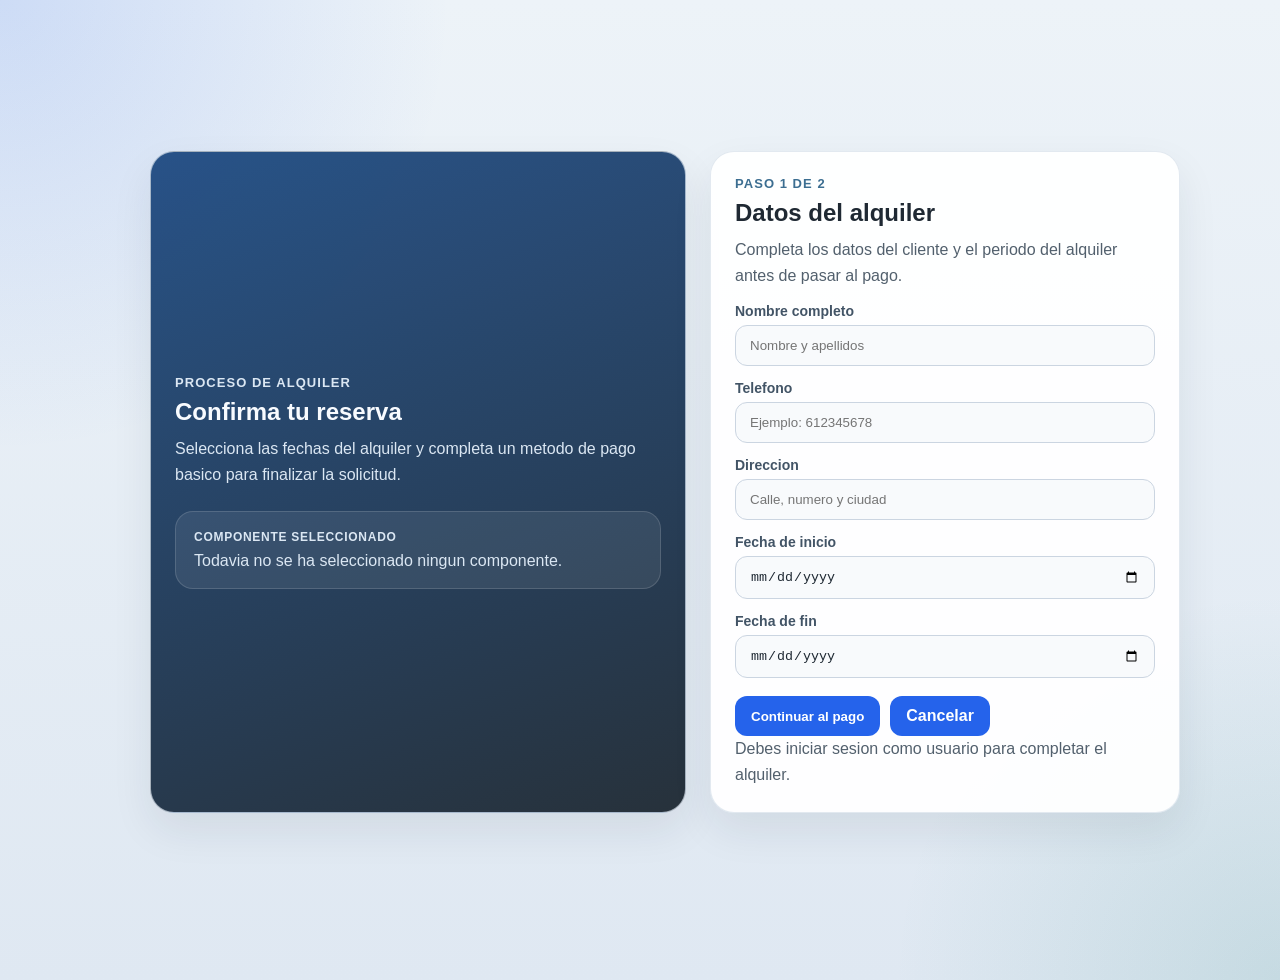
==== frontend/alquiler.html @ c7045c84 "Mas avances sobre frontend y el backend" ====
<!DOCTYPE html>
<html lang="es">
<head>
    <meta charset="UTF-8">
    <meta name="viewport" content="width=device-width, initial-scale=1.0">
    <title>Confirmar alquiler</title>
    <link rel="stylesheet" href="Css.css">
</head>
<body>

<div class="page-shell login-shell">
    <div class="login-layout">
        <aside class="login-side">
            <p class="eyebrow">Proceso de alquiler</p>
            <h1>Confirma tu reserva</h1>
            <p class="login-text">Selecciona las fechas del alquiler y completa un metodo de pago basico para finalizar la solicitud.</p>
            <div class="demo-box" id="resumenComponente">
                <p class="panel-label">Componente seleccionado</p>
                <p class="demo-user">Todavia no se ha seleccionado ningun componente.</p>
            </div>
        </aside>

        <div class="login-card alquiler-card">
            <p class="eyebrow">Paso 1 de 2</p>
            <h2>Datos del alquiler</h2>
            <p class="login-text">Completa los datos del cliente y el periodo del alquiler antes de pasar al pago.</p>

            <label class="field-label" for="nombreCompleto">Nombre completo</label>
            <input type="text" id="nombreCompleto" placeholder="Nombre y apellidos">

            <label class="field-label" for="telefono">Telefono</label>
            <input type="text" id="telefono" placeholder="Ejemplo: 612345678">

            <label class="field-label" for="direccion">Direccion</label>
            <input type="text" id="direccion" placeholder="Calle, numero y ciudad">

            <label class="field-label" for="fechaInicio">Fecha de inicio</label>
            <input type="date" id="fechaInicio">

            <label class="field-label" for="fechaFin">Fecha de fin</label>
            <input type="date" id="fechaFin">

            <div class="user-actions form-actions">
                <button type="button" onclick="continuarAlPago()">Continuar al pago</button>
                <a class="link-button muted-link" href="index.html">Cancelar</a>
            </div>

            <p id="mensajeAlquilerFormulario" class="status-text"></p>
        </div>
    </div>
</div>

<script src="app.js"></script>
</body>
</html>
---- frontend/Css.css ----
:root {
    --bg-soft: #edf3f8;
    --bg-strong: #dfe8f2;
    --card: rgba(255, 255, 255, 0.9);
    --card-strong: #ffffff;
    --text-main: #1f2933;
    --text-soft: #52606d;
    --border-soft: #d7e1ea;
    --primary: #2563eb;
    --primary-hover: #1d4ed8;
    --secondary: #dbe7f3;
    --secondary-hover: #c9dae9;
    --success: #0f766e;
    --success-hover: #0d5f59;
    --shadow-soft: 0 18px 40px rgba(31, 41, 51, 0.08);
    --shadow-card: 0 16px 36px rgba(15, 23, 42, 0.06);
    --radius-large: 24px;
    --radius-medium: 18px;
    --radius-small: 14px;
}

body {
    margin: 0;
    font-family: "Segoe UI", Tahoma, Geneva, Verdana, sans-serif;
    background:
        radial-gradient(circle at top left, rgba(37, 99, 235, 0.16), transparent 28%),
        radial-gradient(circle at bottom right, rgba(15, 118, 110, 0.12), transparent 24%),
        linear-gradient(180deg, var(--bg-soft) 0%, var(--bg-strong) 100%);
    color: var(--text-main);
}

.page-shell {
    max-width: 1180px;
    margin: 0 auto;
    padding: 32px 20px 48px;
}

.hero {
    display: flex;
    justify-content: space-between;
    align-items: flex-start;
    gap: 24px;
    margin-bottom: 28px;
    padding: 28px 30px;
    border-radius: var(--radius-large);
    background: linear-gradient(135deg, rgba(255, 255, 255, 0.96) 0%, rgba(249, 251, 255, 0.92) 100%);
    box-shadow: var(--shadow-soft);
    border: 1px solid rgba(215, 225, 234, 0.72);
}

.hero-copy {
    max-width: 680px;
}

.hero h1,
.login-card h2,
.login-side h1 {
    margin: 0 0 10px;
}

.eyebrow {
    margin: 0 0 8px;
    font-size: 13px;
    font-weight: 700;
    letter-spacing: 0.08em;
    text-transform: uppercase;
    color: #3c6e91;
}

.hero-text,
.login-text,
.status-text {
    margin: 0;
    color: var(--text-soft);
    line-height: 1.6;
}

.user-panel {
    min-width: 230px;
    padding: 18px;
    border-radius: var(--radius-medium);
    background: linear-gradient(135deg, #f8fbff 0%, #edf5fb 100%);
    border: 1px solid #d7e5f1;
}

.user-actions {
    display: flex;
    flex-wrap: wrap;
    gap: 10px;
    margin-top: 14px;
}

.panel-label {
    margin: 0 0 6px;
    font-size: 12px;
    font-weight: 700;
    letter-spacing: 0.06em;
    text-transform: uppercase;
    color: #688198;
}

.panel-value {
    margin: 0;
    font-size: 18px;
    font-weight: 700;
}

.summary-grid {
    display: grid;
    grid-template-columns: repeat(4, minmax(0, 1fr));
    gap: 18px;
    margin-bottom: 24px;
}

.summary-card {
    padding: 20px;
    border-radius: var(--radius-medium);
    background: rgba(255, 255, 255, 0.84);
    border: 1px solid rgba(215, 225, 234, 0.72);
    box-shadow: var(--shadow-card);
}

.summary-label {
    display: block;
    margin-bottom: 8px;
    font-size: 13px;
    color: #688198;
}

.summary-value {
    font-size: 28px;
    line-height: 1;
}

.container {
    display: grid;
    grid-template-columns: minmax(260px, 320px) 1fr;
    gap: 24px;
    align-items: start;
}

.container.single-column {
    grid-template-columns: 1fr;
}

.rentals-section {
    margin-top: 24px;
}

.form,
.listado,
.login-card,
.login-side {
    background: rgba(255, 255, 255, 0.94);
    padding: 24px;
    border-radius: var(--radius-large);
    box-shadow: var(--shadow-soft);
    border: 1px solid rgba(215, 225, 234, 0.72);
}

.login-shell {
    min-height: 100vh;
    display: flex;
    align-items: center;
    justify-content: center;
}

.login-layout {
    display: grid;
    grid-template-columns: minmax(280px, 1fr) minmax(340px, 420px);
    gap: 24px;
    width: min(980px, 100%);
}

.login-side {
    display: flex;
    flex-direction: column;
    justify-content: center;
    background:
        linear-gradient(160deg, rgba(32, 76, 131, 0.96) 0%, rgba(31, 41, 51, 0.96) 100%);
    color: #f8fbff;
}

.login-side .eyebrow,
.login-side .login-text,
.demo-box,
.demo-user,
.login-side .panel-label {
    color: #dbe7f3;
}

.demo-box {
    margin-top: 24px;
    padding: 18px;
    border-radius: var(--radius-medium);
    background: rgba(255, 255, 255, 0.08);
    border: 1px solid rgba(255, 255, 255, 0.14);
}

.demo-user {
    margin: 8px 0 0;
}

.login-card {
    width: min(420px, 100%);
}

.alquiler-card {
    width: min(460px, 100%);
}

.form-actions {
    margin-top: 18px;
}

.muted-link {
    background: #718096;
}

.muted-link:hover {
    background: #5f6b7a;
}

.helper-text {
    margin-top: 14px;
}

.payment-fields {
    margin-top: 6px;
}

.section-heading h2 {
    margin: 0;
}

.field-label {
    display: inline-block;
    margin-top: 14px;
    margin-bottom: 6px;
    font-size: 14px;
    font-weight: 600;
    color: #425466;
}

input {
    display: block;
    width: 100%;
    margin: 0;
    padding: 12px 14px;
    border: 1px solid #cbd5e1;
    border-radius: 12px;
    box-sizing: border-box;
    background: #f8fafc;
    color: var(--text-main);
    transition: border-color 0.2s ease, box-shadow 0.2s ease, background 0.2s ease;
}

select {
    display: block;
    width: 100%;
    margin: 0;
    padding: 12px 14px;
    border: 1px solid #cbd5e1;
    border-radius: 12px;
    box-sizing: border-box;
    background: #f8fafc;
    color: var(--text-main);
    transition: border-color 0.2s ease, box-shadow 0.2s ease, background 0.2s ease;
}

input:focus,
select:focus {
    outline: none;
    border-color: rgba(37, 99, 235, 0.6);
    box-shadow: 0 0 0 4px rgba(37, 99, 235, 0.12);
    background: var(--card-strong);
}

button,
.link-button {
    display: inline-flex;
    align-items: center;
    justify-content: center;
    padding: 11px 16px;
    border: none;
    border-radius: 12px;
    background: var(--primary);
    color: white;
    font-weight: 600;
    text-decoration: none;
    cursor: pointer;
    transition: transform 0.15s ease, background 0.15s ease, box-shadow 0.15s ease;
}

button:hover,
.link-button:hover {
    background: var(--primary-hover);
    transform: translateY(-1px);
    box-shadow: 0 12px 24px rgba(37, 99, 235, 0.2);
}

.secondary-button {
    background: var(--secondary);
    color: var(--text-main);
}

.secondary-button:hover {
    background: var(--secondary-hover);
    box-shadow: none;
}

.link-inline {
    color: var(--primary);
    text-decoration: none;
    font-weight: 600;
}

.list-header {
    display: flex;
    justify-content: space-between;
    align-items: end;
    gap: 16px;
}

.listado ul {
    list-style: none;
    padding: 0;
    margin: 18px 0 0;
}

.item-card {
    display: flex;
    justify-content: space-between;
    align-items: center;
    gap: 16px;
    padding: 18px;
    margin-bottom: 12px;
    border: 1px solid #e1e8f0;
    border-radius: 18px;
    background: linear-gradient(180deg, #fcfdff 0%, #f6f9fc 100%);
    box-shadow: 0 10px 24px rgba(15, 23, 42, 0.04);
}

.item-image {
    width: 118px;
    height: 78px;
    object-fit: cover;
    border-radius: 14px;
    flex-shrink: 0;
    background: #eef3f8;
    border: 1px solid #d9e2ec;
}

.item-info {
    display: flex;
    flex-direction: column;
    gap: 4px;
    flex: 1;
}

.item-info strong {
    font-size: 16px;
}

.item-info span {
    color: var(--text-soft);
}

.badge {
    display: inline-flex;
    width: fit-content;
    padding: 4px 10px;
    border-radius: 999px;
    font-size: 12px;
    font-weight: 700;
}

.badge.disponible {
    background: #dcfce7;
    color: #166534;
}

.badge.alquilado {
    background: #fee2e2;
    color: #991b1b;
}

.rent-button {
    background: var(--success);
}

.rent-button:hover {
    background: var(--success-hover);
    box-shadow: 0 12px 24px rgba(15, 118, 110, 0.2);
}

.return-button {
    background: #b45309;
}

.return-button:hover {
    background: #92400e;
    box-shadow: 0 12px 24px rgba(180, 83, 9, 0.2);
}

.delete-button {
    background: #b91c1c;
}

.delete-button:hover {
    background: #991b1b;
    box-shadow: 0 12px 24px rgba(185, 28, 28, 0.22);
}

#mensajeLogin,
#mensajeRol,
#mensajeAlquileres {
    margin-top: 14px;
}

@media (max-width: 820px) {
    .summary-grid {
        grid-template-columns: repeat(2, minmax(0, 1fr));
    }

    .hero,
    .container,
    .login-layout {
        display: grid;
        grid-template-columns: 1fr;
    }

    .hero {
        padding: 22px;
    }

    .user-panel {
        min-width: 0;
    }

    .list-header {
        align-items: start;
        flex-direction: column;
    }
}

@media (max-width: 560px) {
    .summary-grid {
        grid-template-columns: 1fr;
    }

    .page-shell {
        padding: 18px 14px 28px;
    }

    .hero,
    .form,
    .listado,
    .login-card,
    .login-side {
        padding: 20px;
    }

    .item-card {
        align-items: start;
        flex-direction: column;
    }
}
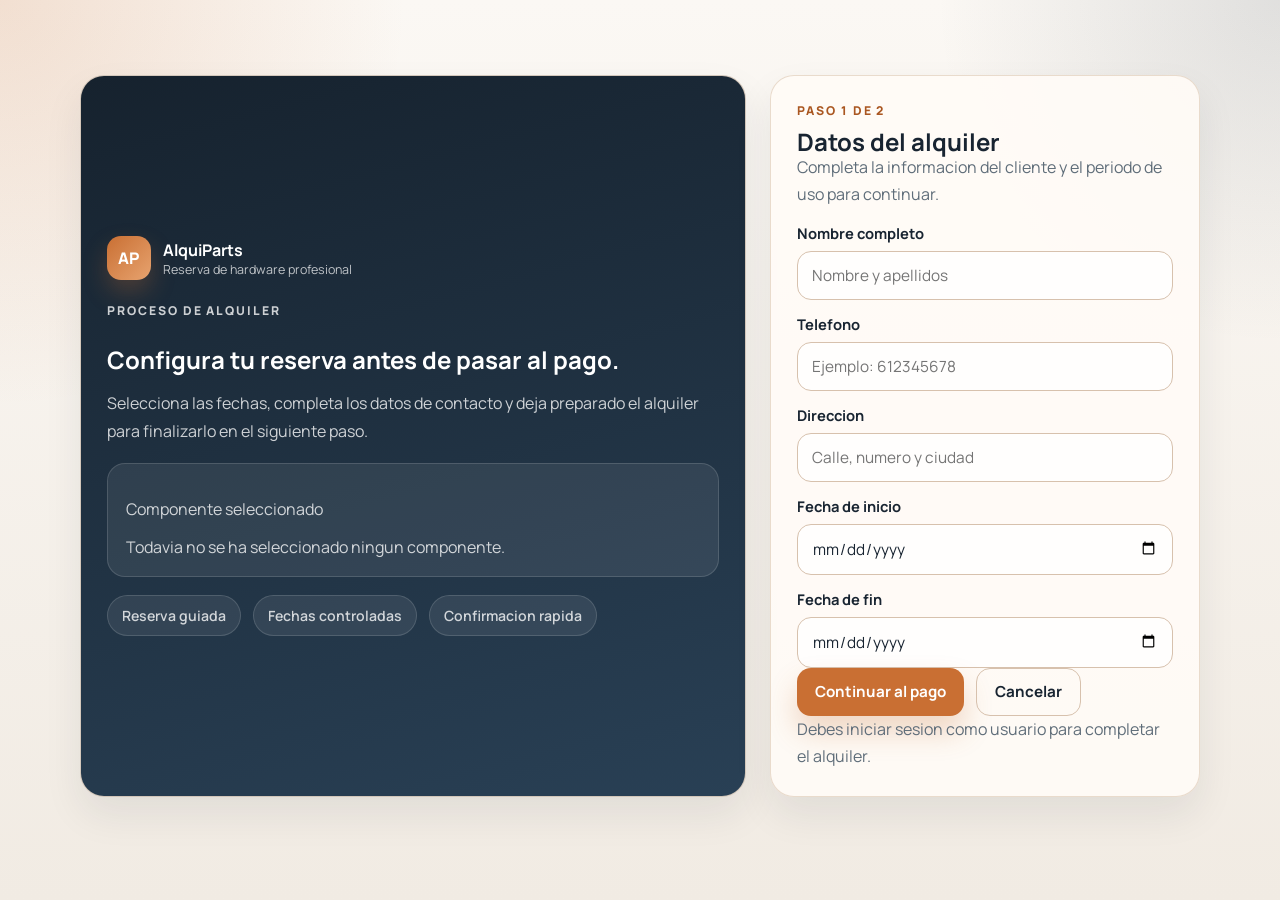
==== commit 2190daae: "Nuevos cambios en CSS y JS" ====
--- a/frontend/alquiler.html
+++ b/frontend/alquiler.html
@@ -3,27 +3,41 @@
 <head>
     <meta charset="UTF-8">
     <meta name="viewport" content="width=device-width, initial-scale=1.0">
-    <title>Confirmar alquiler</title>
+    <title>Reserva | AlquiParts</title>
+    <link rel="preconnect" href="https://fonts.googleapis.com">
+    <link rel="preconnect" href="https://fonts.gstatic.com" crossorigin>
+    <link href="https://fonts.googleapis.com/css2?family=Manrope:wght@400;500;600;700;800&display=swap" rel="stylesheet">
     <link rel="stylesheet" href="Css.css">
 </head>
 <body>
-
 <div class="page-shell login-shell">
     <div class="login-layout">
-        <aside class="login-side">
+        <aside class="login-side brand-side">
+            <a class="brand-mark brand-mark-light" href="index.html">
+                <span class="brand-icon">AP</span>
+                <span>
+                    <strong>AlquiParts</strong>
+                    <small>Reserva de hardware profesional</small>
+                </span>
+            </a>
             <p class="eyebrow">Proceso de alquiler</p>
-            <h1>Confirma tu reserva</h1>
-            <p class="login-text">Selecciona las fechas del alquiler y completa un metodo de pago basico para finalizar la solicitud.</p>
+            <h1>Configura tu reserva antes de pasar al pago.</h1>
+            <p class="login-text">Selecciona las fechas, completa los datos de contacto y deja preparado el alquiler para finalizarlo en el siguiente paso.</p>
             <div class="demo-box" id="resumenComponente">
                 <p class="panel-label">Componente seleccionado</p>
                 <p class="demo-user">Todavia no se ha seleccionado ningun componente.</p>
             </div>
+            <div class="login-side-note">
+                <span>Reserva guiada</span>
+                <span>Fechas controladas</span>
+                <span>Confirmacion rapida</span>
+            </div>
         </aside>
 
-        <div class="login-card alquiler-card">
+        <div class="login-card alquiler-card elevated-card">
             <p class="eyebrow">Paso 1 de 2</p>
             <h2>Datos del alquiler</h2>
-            <p class="login-text">Completa los datos del cliente y el periodo del alquiler antes de pasar al pago.</p>
+            <p class="login-text">Completa la informacion del cliente y el periodo de uso para continuar.</p>
 
             <label class="field-label" for="nombreCompleto">Nombre completo</label>
             <input type="text" id="nombreCompleto" placeholder="Nombre y apellidos">
@@ -42,14 +56,13 @@
 
             <div class="user-actions form-actions">
                 <button type="button" onclick="continuarAlPago()">Continuar al pago</button>
-                <a class="link-button muted-link" href="index.html">Cancelar</a>
+                <a class="ghost-cta" href="index.html">Cancelar</a>
             </div>
 
             <p id="mensajeAlquilerFormulario" class="status-text"></p>
         </div>
     </div>
 </div>
-
 <script src="app.js"></script>
 </body>
 </html>
--- a/frontend/Css.css
+++ b/frontend/Css.css
@@ -1,331 +1,551 @@
 :root {
-    --bg-soft: #edf3f8;
-    --bg-strong: #dfe8f2;
-    --card: rgba(255, 255, 255, 0.9);
-    --card-strong: #ffffff;
-    --text-main: #1f2933;
-    --text-soft: #52606d;
-    --border-soft: #d7e1ea;
-    --primary: #2563eb;
-    --primary-hover: #1d4ed8;
-    --secondary: #dbe7f3;
-    --secondary-hover: #c9dae9;
-    --success: #0f766e;
-    --success-hover: #0d5f59;
-    --shadow-soft: 0 18px 40px rgba(31, 41, 51, 0.08);
-    --shadow-card: 0 16px 36px rgba(15, 23, 42, 0.06);
-    --radius-large: 24px;
-    --radius-medium: 18px;
-    --radius-small: 14px;
+    --bg-main: #f4efe8;
+    --bg-alt: #f8f4ee;
+    --surface: rgba(255, 251, 247, 0.92);
+    --surface-strong: #fffdfa;
+    --surface-dark: #182431;
+    --line: #e7d7c8;
+    --line-strong: #d7c1ad;
+    --text-main: #182431;
+    --text-soft: #5f6d79;
+    --text-muted: #8a97a3;
+    --brand: #c96f33;
+    --brand-dark: #aa5721;
+    --brand-soft: #f3dfd1;
+    --success: #1f7a62;
+    --success-dark: #155b49;
+    --danger: #a23d3d;
+    --navy: #20303f;
+    --shadow-xl: 0 28px 60px rgba(24, 36, 49, 0.12);
+    --shadow-lg: 0 18px 38px rgba(24, 36, 49, 0.08);
+    --shadow-sm: 0 10px 24px rgba(24, 36, 49, 0.06);
+    --radius-xl: 32px;
+    --radius-lg: 24px;
+    --radius-md: 18px;
+    --radius-sm: 14px;
+}
+
+* {
+    box-sizing: border-box;
+}
+
+html {
+    scroll-behavior: smooth;
 }
 
 body {
     margin: 0;
-    font-family: "Segoe UI", Tahoma, Geneva, Verdana, sans-serif;
+    font-family: "Manrope", "Segoe UI", sans-serif;
+    color: var(--text-main);
     background:
-        radial-gradient(circle at top left, rgba(37, 99, 235, 0.16), transparent 28%),
-        radial-gradient(circle at bottom right, rgba(15, 118, 110, 0.12), transparent 24%),
-        linear-gradient(180deg, var(--bg-soft) 0%, var(--bg-strong) 100%);
+        radial-gradient(circle at top left, rgba(201, 111, 51, 0.18), transparent 26%),
+        radial-gradient(circle at top right, rgba(32, 48, 63, 0.12), transparent 22%),
+        linear-gradient(180deg, #fbf8f4 0%, #f1ebe3 100%);
+}
+
+.page-shell {
+    max-width: 1240px;
+    margin: 0 auto;
+    padding: 28px 20px 56px;
+}
+
+.site-header {
+    display: flex;
+    align-items: center;
+    justify-content: space-between;
+    gap: 20px;
+    margin-bottom: 22px;
+    padding: 16px 18px;
+    border: 1px solid rgba(231, 215, 200, 0.9);
+    background: rgba(255, 250, 245, 0.8);
+    backdrop-filter: blur(16px);
+    border-radius: 999px;
+    box-shadow: var(--shadow-sm);
+    position: sticky;
+    top: 18px;
+    z-index: 20;
+}
+
+.brand-mark {
+    display: inline-flex;
+    align-items: center;
+    gap: 12px;
     color: var(--text-main);
-}
-
-.page-shell {
-    max-width: 1180px;
-    margin: 0 auto;
-    padding: 32px 20px 48px;
+    text-decoration: none;
+}
+
+.brand-mark strong,
+.brand-mark small {
+    display: block;
+}
+
+.brand-mark strong {
+    font-size: 1rem;
+}
+
+.brand-mark small {
+    color: var(--text-soft);
+    font-size: 0.78rem;
+}
+
+.brand-mark-light {
+    color: #fff;
+}
+
+.brand-mark-light small {
+    color: rgba(255, 255, 255, 0.72);
+}
+
+.brand-icon {
+    width: 44px;
+    height: 44px;
+    border-radius: 14px;
+    display: inline-flex;
+    align-items: center;
+    justify-content: center;
+    background: linear-gradient(135deg, var(--brand) 0%, #e7a36f 100%);
+    color: white;
+    font-weight: 800;
+    letter-spacing: 0.06em;
+    box-shadow: 0 12px 24px rgba(201, 111, 51, 0.28);
+}
+
+.site-nav {
+    display: inline-flex;
+    gap: 18px;
+}
+
+.site-nav a {
+    color: var(--text-soft);
+    text-decoration: none;
+    font-weight: 600;
+}
+
+.site-nav a:hover,
+.link-inline:hover {
+    color: var(--brand-dark);
+}
+
+.nav-actions,
+.user-actions,
+.hero-cta-row,
+.login-links-row,
+.trust-strip,
+.login-side-note {
+    display: flex;
+    flex-wrap: wrap;
+    gap: 12px;
+    align-items: center;
+}
+
+.session-chip {
+    margin: 0;
+    padding: 10px 14px;
+    border-radius: 999px;
+    background: #fff;
+    border: 1px solid var(--line);
+    color: var(--text-soft);
+    font-size: 0.92rem;
+    font-weight: 700;
 }
 
 .hero {
-    display: flex;
-    justify-content: space-between;
-    align-items: flex-start;
-    gap: 24px;
+    display: grid;
+    grid-template-columns: minmax(0, 1.2fr) minmax(320px, 0.8fr);
+    gap: 28px;
+    align-items: stretch;
     margin-bottom: 28px;
-    padding: 28px 30px;
-    border-radius: var(--radius-large);
-    background: linear-gradient(135deg, rgba(255, 255, 255, 0.96) 0%, rgba(249, 251, 255, 0.92) 100%);
-    box-shadow: var(--shadow-soft);
-    border: 1px solid rgba(215, 225, 234, 0.72);
-}
-
-.hero-copy {
-    max-width: 680px;
+    padding: 34px;
+    border-radius: var(--radius-xl);
+    background: linear-gradient(145deg, rgba(255, 252, 248, 0.96) 0%, rgba(250, 243, 235, 0.94) 100%);
+    border: 1px solid rgba(231, 215, 200, 0.9);
+    box-shadow: var(--shadow-xl);
+}
+
+.hero-home {
+    position: relative;
+    overflow: hidden;
+}
+
+.hero-home::after {
+    content: "";
+    position: absolute;
+    inset: auto -120px -120px auto;
+    width: 320px;
+    height: 320px;
+    border-radius: 50%;
+    background: radial-gradient(circle, rgba(201, 111, 51, 0.18) 0%, transparent 70%);
+}
+
+.hero-copy-wide {
+    max-width: 690px;
 }
 
 .hero h1,
+.login-side h1,
 .login-card h2,
-.login-side h1 {
+.workspace-intro h2,
+.feature-card h3,
+.spotlight-card h3 {
+    margin: 0;
+    line-height: 1.05;
+}
+
+.hero h1 {
+    font-size: clamp(2.6rem, 4vw, 4.5rem);
+    margin-bottom: 18px;
+    letter-spacing: -0.04em;
+}
+
+.eyebrow {
     margin: 0 0 10px;
-}
-
-.eyebrow {
-    margin: 0 0 8px;
-    font-size: 13px;
-    font-weight: 700;
-    letter-spacing: 0.08em;
+    font-size: 0.76rem;
+    font-weight: 800;
+    letter-spacing: 0.16em;
     text-transform: uppercase;
-    color: #3c6e91;
+    color: var(--brand-dark);
 }
 
 .hero-text,
 .login-text,
-.status-text {
+.status-text,
+.feature-card p,
+.spotlight-card p {
     margin: 0;
     color: var(--text-soft);
-    line-height: 1.6;
-}
-
-.user-panel {
-    min-width: 230px;
-    padding: 18px;
-    border-radius: var(--radius-medium);
-    background: linear-gradient(135deg, #f8fbff 0%, #edf5fb 100%);
-    border: 1px solid #d7e5f1;
-}
-
-.user-actions {
-    display: flex;
-    flex-wrap: wrap;
-    gap: 10px;
-    margin-top: 14px;
-}
-
-.panel-label {
-    margin: 0 0 6px;
-    font-size: 12px;
-    font-weight: 700;
-    letter-spacing: 0.06em;
-    text-transform: uppercase;
-    color: #688198;
-}
-
-.panel-value {
-    margin: 0;
-    font-size: 18px;
-    font-weight: 700;
-}
-
-.summary-grid {
-    display: grid;
-    grid-template-columns: repeat(4, minmax(0, 1fr));
-    gap: 18px;
-    margin-bottom: 24px;
-}
-
-.summary-card {
-    padding: 20px;
-    border-radius: var(--radius-medium);
-    background: rgba(255, 255, 255, 0.84);
-    border: 1px solid rgba(215, 225, 234, 0.72);
-    box-shadow: var(--shadow-card);
-}
-
-.summary-label {
-    display: block;
-    margin-bottom: 8px;
-    font-size: 13px;
-    color: #688198;
-}
-
-.summary-value {
-    font-size: 28px;
-    line-height: 1;
-}
-
-.container {
-    display: grid;
-    grid-template-columns: minmax(260px, 320px) 1fr;
-    gap: 24px;
-    align-items: start;
-}
-
-.container.single-column {
-    grid-template-columns: 1fr;
-}
-
-.rentals-section {
-    margin-top: 24px;
-}
-
-.form,
-.listado,
-.login-card,
-.login-side {
-    background: rgba(255, 255, 255, 0.94);
-    padding: 24px;
-    border-radius: var(--radius-large);
-    box-shadow: var(--shadow-soft);
-    border: 1px solid rgba(215, 225, 234, 0.72);
-}
-
-.login-shell {
-    min-height: 100vh;
-    display: flex;
-    align-items: center;
-    justify-content: center;
-}
-
-.login-layout {
-    display: grid;
-    grid-template-columns: minmax(280px, 1fr) minmax(340px, 420px);
-    gap: 24px;
-    width: min(980px, 100%);
-}
-
-.login-side {
-    display: flex;
-    flex-direction: column;
-    justify-content: center;
-    background:
-        linear-gradient(160deg, rgba(32, 76, 131, 0.96) 0%, rgba(31, 41, 51, 0.96) 100%);
-    color: #f8fbff;
-}
-
-.login-side .eyebrow,
-.login-side .login-text,
-.demo-box,
-.demo-user,
-.login-side .panel-label {
-    color: #dbe7f3;
-}
-
-.demo-box {
-    margin-top: 24px;
-    padding: 18px;
-    border-radius: var(--radius-medium);
-    background: rgba(255, 255, 255, 0.08);
-    border: 1px solid rgba(255, 255, 255, 0.14);
-}
-
-.demo-user {
-    margin: 8px 0 0;
-}
-
-.login-card {
-    width: min(420px, 100%);
-}
-
-.alquiler-card {
-    width: min(460px, 100%);
-}
-
-.form-actions {
-    margin-top: 18px;
-}
-
-.muted-link {
-    background: #718096;
-}
-
-.muted-link:hover {
-    background: #5f6b7a;
-}
-
-.helper-text {
-    margin-top: 14px;
-}
-
-.payment-fields {
-    margin-top: 6px;
-}
-
-.section-heading h2 {
-    margin: 0;
-}
-
-.field-label {
-    display: inline-block;
-    margin-top: 14px;
-    margin-bottom: 6px;
-    font-size: 14px;
-    font-weight: 600;
-    color: #425466;
-}
-
-input {
-    display: block;
-    width: 100%;
-    margin: 0;
-    padding: 12px 14px;
-    border: 1px solid #cbd5e1;
-    border-radius: 12px;
-    box-sizing: border-box;
-    background: #f8fafc;
-    color: var(--text-main);
-    transition: border-color 0.2s ease, box-shadow 0.2s ease, background 0.2s ease;
-}
-
-select {
-    display: block;
-    width: 100%;
-    margin: 0;
-    padding: 12px 14px;
-    border: 1px solid #cbd5e1;
-    border-radius: 12px;
-    box-sizing: border-box;
-    background: #f8fafc;
-    color: var(--text-main);
-    transition: border-color 0.2s ease, box-shadow 0.2s ease, background 0.2s ease;
-}
-
-input:focus,
-select:focus {
-    outline: none;
-    border-color: rgba(37, 99, 235, 0.6);
-    box-shadow: 0 0 0 4px rgba(37, 99, 235, 0.12);
-    background: var(--card-strong);
-}
-
+    line-height: 1.7;
+}
+
+.primary-cta,
+.ghost-cta,
 button,
 .link-button {
     display: inline-flex;
     align-items: center;
     justify-content: center;
-    padding: 11px 16px;
+    min-height: 48px;
+    padding: 12px 18px;
     border: none;
-    border-radius: 12px;
-    background: var(--primary);
-    color: white;
-    font-weight: 600;
+    border-radius: 14px;
+    font-family: inherit;
+    font-size: 0.95rem;
+    font-weight: 700;
     text-decoration: none;
     cursor: pointer;
-    transition: transform 0.15s ease, background 0.15s ease, box-shadow 0.15s ease;
-}
-
+    transition: transform 0.18s ease, box-shadow 0.18s ease, background 0.18s ease, color 0.18s ease;
+}
+
+.primary-cta,
+button,
+.link-button {
+    background: var(--brand);
+    color: #fff;
+    box-shadow: 0 16px 28px rgba(201, 111, 51, 0.25);
+}
+
+.primary-cta:hover,
 button:hover,
 .link-button:hover {
-    background: var(--primary-hover);
+    background: var(--brand-dark);
     transform: translateY(-1px);
-    box-shadow: 0 12px 24px rgba(37, 99, 235, 0.2);
-}
-
+}
+
+.ghost-cta,
 .secondary-button {
-    background: var(--secondary);
+    background: transparent;
     color: var(--text-main);
-}
-
+    border: 1px solid var(--line-strong);
+    box-shadow: none;
+}
+
+.ghost-cta:hover,
 .secondary-button:hover {
-    background: var(--secondary-hover);
-    box-shadow: none;
-}
-
-.link-inline {
-    color: var(--primary);
-    text-decoration: none;
+    background: rgba(255, 255, 255, 0.75);
+    color: var(--brand-dark);
+}
+
+.compact-button {
+    min-height: 42px;
+    padding: 10px 14px;
+}
+
+.trust-strip span,
+.login-side-note span {
+    padding: 10px 14px;
+    border-radius: 999px;
+    background: rgba(255, 255, 255, 0.7);
+    border: 1px solid rgba(231, 215, 200, 0.9);
+    color: var(--text-soft);
+    font-size: 0.88rem;
     font-weight: 600;
 }
 
+.hero-showcase {
+    display: flex;
+    flex-direction: column;
+    gap: 18px;
+}
+
+.spotlight-card,
+.summary-card,
+.feature-card,
+.form,
+.listado,
+.login-card,
+.login-side,
+.mini-stat {
+    background: var(--surface);
+    border: 1px solid rgba(231, 215, 200, 0.9);
+    box-shadow: var(--shadow-lg);
+    border-radius: var(--radius-lg);
+}
+
+.spotlight-card {
+    padding: 24px;
+    background: linear-gradient(160deg, #20303f 0%, #31475b 100%);
+    color: #fff;
+}
+
+.spotlight-card p,
+.spotlight-kicker {
+    color: rgba(255, 255, 255, 0.78);
+}
+
+.spotlight-kicker {
+    margin: 0 0 8px;
+    font-size: 0.8rem;
+    font-weight: 700;
+    letter-spacing: 0.12em;
+    text-transform: uppercase;
+}
+
+.showcase-stats,
+.summary-grid,
+.feature-grid {
+    display: grid;
+    gap: 16px;
+}
+
+.showcase-stats {
+    grid-template-columns: repeat(2, minmax(0, 1fr));
+}
+
+.mini-stat {
+    padding: 18px;
+}
+
+.mini-stat span,
+.summary-label,
+.feature-index {
+    display: block;
+    margin-bottom: 8px;
+    color: var(--text-muted);
+    font-size: 0.82rem;
+    font-weight: 700;
+    text-transform: uppercase;
+    letter-spacing: 0.08em;
+}
+
+.mini-stat strong,
+.summary-value {
+    font-size: 1.7rem;
+}
+
+.accent-stat {
+    background: linear-gradient(135deg, #f9e8db 0%, #fff9f3 100%);
+}
+
+.feature-grid {
+    grid-template-columns: repeat(3, minmax(0, 1fr));
+    margin-bottom: 28px;
+}
+
+.feature-card {
+    padding: 24px;
+}
+
+.feature-card h3 {
+    margin-bottom: 10px;
+    font-size: 1.2rem;
+}
+
+.workspace-shell {
+    margin-bottom: 24px;
+    padding: 28px;
+    border-radius: var(--radius-xl);
+    background: rgba(255, 251, 247, 0.76);
+    border: 1px solid rgba(231, 215, 200, 0.9);
+    box-shadow: var(--shadow-lg);
+}
+
+.workspace-intro,
 .list-header {
     display: flex;
     justify-content: space-between;
+    gap: 18px;
     align-items: end;
-    gap: 16px;
+}
+
+.status-inline {
+    max-width: 320px;
+    text-align: right;
+}
+
+.container {
+    display: grid;
+    grid-template-columns: minmax(280px, 330px) 1fr;
+    gap: 24px;
+    align-items: start;
+    margin-top: 22px;
+}
+
+.container.single-column {
+    grid-template-columns: 1fr;
+}
+
+.form,
+.listado,
+.login-card,
+.login-side {
+    padding: 26px;
+}
+
+.admin-panel {
+    position: sticky;
+    top: 110px;
+}
+
+.rentals-section {
+    margin-top: 24px;
+}
+
+.rentals-panel {
+    background: linear-gradient(180deg, rgba(255, 251, 247, 0.95) 0%, rgba(248, 242, 235, 0.92) 100%);
+}
+
+.login-shell {
+    min-height: 100vh;
+    display: flex;
+    align-items: center;
+    justify-content: center;
+}
+
+.login-layout {
+    display: grid;
+    grid-template-columns: minmax(320px, 1fr) minmax(360px, 430px);
+    gap: 24px;
+    width: min(1120px, 100%);
+}
+
+.login-side {
+    display: flex;
+    flex-direction: column;
+    justify-content: center;
+    gap: 18px;
+    background: linear-gradient(165deg, #16222e 0%, #294055 100%);
+    color: white;
+}
+
+.login-side .eyebrow,
+.login-side .login-text,
+.login-side .panel-label,
+.login-side-note span,
+.demo-box,
+.demo-user {
+    color: rgba(255, 255, 255, 0.78);
+}
+
+.brand-side .brand-mark {
+    margin-bottom: 4px;
+}
+
+.demo-box {
+    padding: 18px;
+    border-radius: var(--radius-md);
+    background: rgba(255, 255, 255, 0.08);
+    border: 1px solid rgba(255, 255, 255, 0.14);
+}
+
+.demo-user {
+    margin: 8px 0 0;
+}
+
+.login-side-note span {
+    background: rgba(255, 255, 255, 0.08);
+    border-color: rgba(255, 255, 255, 0.14);
+}
+
+.elevated-card {
+    align-self: center;
+    width: min(430px, 100%);
+}
+
+.section-heading h2 {
+    font-size: 1.6rem;
+}
+
+.field-label {
+    display: inline-block;
+    margin-top: 14px;
+    margin-bottom: 8px;
+    font-size: 0.92rem;
+    font-weight: 700;
+    color: var(--text-main);
+}
+
+input,
+select {
+    display: block;
+    width: 100%;
+    padding: 13px 14px;
+    border: 1px solid var(--line-strong);
+    border-radius: 14px;
+    background: rgba(255, 255, 255, 0.82);
+    color: var(--text-main);
+    font-family: inherit;
+    font-size: 0.96rem;
+    transition: border-color 0.2s ease, box-shadow 0.2s ease, background 0.2s ease;
+}
+
+input:focus,
+select:focus {
+    outline: none;
+    border-color: rgba(201, 111, 51, 0.8);
+    background: #fff;
+    box-shadow: 0 0 0 4px rgba(201, 111, 51, 0.12);
+}
+
+.filters-bar {
+    display: grid;
+    grid-template-columns: minmax(240px, 1.5fr) repeat(2, minmax(180px, 1fr)) auto;
+    gap: 14px;
+    align-items: end;
+    margin-top: 20px;
+    padding: 18px;
+    border-radius: 20px;
+    background: linear-gradient(180deg, #fff8f2 0%, #fbf2ea 100%);
+    border: 1px solid #ecd9c8;
+}
+
+.filter-group .field-label {
+    margin-top: 0;
+}
+
+.filter-actions {
+    display: flex;
+    justify-content: flex-end;
 }
 
 .listado ul {
     list-style: none;
     padding: 0;
     margin: 18px 0 0;
+}
+
+#lista.catalog-grid {
+    display: grid;
+    grid-template-columns: repeat(auto-fill, minmax(260px, 1fr));
+    gap: 16px;
 }
 
 .item-card {
@@ -335,35 +555,55 @@
     gap: 16px;
     padding: 18px;
     margin-bottom: 12px;
-    border: 1px solid #e1e8f0;
+    border: 1px solid #ead7c7;
     border-radius: 18px;
-    background: linear-gradient(180deg, #fcfdff 0%, #f6f9fc 100%);
-    box-shadow: 0 10px 24px rgba(15, 23, 42, 0.04);
+    background: linear-gradient(180deg, #fffdfa 0%, #f9f3ec 100%);
+    box-shadow: var(--shadow-sm);
+}
+
+#lista.catalog-grid .item-card {
+    height: 100%;
+    margin-bottom: 0;
+    flex-direction: column;
+    align-items: stretch;
 }
 
 .item-image {
     width: 118px;
     height: 78px;
     object-fit: cover;
-    border-radius: 14px;
+    border-radius: 16px;
     flex-shrink: 0;
-    background: #eef3f8;
-    border: 1px solid #d9e2ec;
+    background: #f3ebe3;
+    border: 1px solid #e5d3c4;
+}
+
+#lista.catalog-grid .item-image {
+    width: 100%;
+    height: 158px;
 }
 
 .item-info {
     display: flex;
     flex-direction: column;
-    gap: 4px;
+    gap: 6px;
     flex: 1;
 }
 
 .item-info strong {
-    font-size: 16px;
+    font-size: 1rem;
 }
 
 .item-info span {
     color: var(--text-soft);
+}
+
+#lista.catalog-grid .item-info {
+    width: 100%;
+}
+
+#lista.catalog-grid .item-card button {
+    width: 100%;
 }
 
 .badge {
@@ -372,88 +612,120 @@
     padding: 4px 10px;
     border-radius: 999px;
     font-size: 12px;
-    font-weight: 700;
+    font-weight: 800;
 }
 
 .badge.disponible {
-    background: #dcfce7;
-    color: #166534;
+    background: #def3ea;
+    color: #126149;
 }
 
 .badge.alquilado {
-    background: #fee2e2;
-    color: #991b1b;
+    background: #fae0d7;
+    color: #9d3b2a;
 }
 
 .rent-button {
     background: var(--success);
+    box-shadow: 0 14px 26px rgba(31, 122, 98, 0.2);
 }
 
 .rent-button:hover {
-    background: var(--success-hover);
-    box-shadow: 0 12px 24px rgba(15, 118, 110, 0.2);
+    background: var(--success-dark);
 }
 
 .return-button {
-    background: #b45309;
+    background: #8d5a21;
+    box-shadow: 0 14px 26px rgba(141, 90, 33, 0.18);
 }
 
 .return-button:hover {
-    background: #92400e;
-    box-shadow: 0 12px 24px rgba(180, 83, 9, 0.2);
+    background: #724716;
 }
 
 .delete-button {
-    background: #b91c1c;
+    background: var(--danger);
+    box-shadow: 0 14px 26px rgba(162, 61, 61, 0.18);
 }
 
 .delete-button:hover {
-    background: #991b1b;
-    box-shadow: 0 12px 24px rgba(185, 28, 28, 0.22);
+    background: #8d3434;
+}
+
+.link-inline {
+    color: var(--brand-dark);
+    text-decoration: none;
+    font-weight: 700;
+}
+
+.muted-inline {
+    color: var(--text-soft);
+}
+
+.status-text {
+    min-height: 24px;
 }
 
 #mensajeLogin,
+#mensajeFiltros,
 #mensajeRol,
 #mensajeAlquileres {
     margin-top: 14px;
 }
 
+@media (max-width: 1080px) {
+    .site-header,
+    .hero,
+    .workspace-intro,
+    .list-header,
+    .container,
+    .login-layout {
+        grid-template-columns: 1fr;
+        display: grid;
+    }
+
+    .site-header {
+        border-radius: 28px;
+    }
+
+    .site-nav,
+    .nav-actions {
+        justify-content: flex-start;
+    }
+
+    .feature-grid {
+        grid-template-columns: 1fr;
+    }
+
+    .admin-panel {
+        position: static;
+    }
+}
+
 @media (max-width: 820px) {
+    .showcase-stats,
     .summary-grid {
         grid-template-columns: repeat(2, minmax(0, 1fr));
     }
 
+    .filters-bar {
+        grid-template-columns: 1fr 1fr;
+    }
+
+    .search-group,
+    .filter-actions {
+        grid-column: 1 / -1;
+    }
+}
+
+@media (max-width: 620px) {
+    .page-shell {
+        padding: 18px 14px 36px;
+    }
+
+    .site-header,
     .hero,
-    .container,
-    .login-layout {
-        display: grid;
-        grid-template-columns: 1fr;
-    }
-
-    .hero {
-        padding: 22px;
-    }
-
-    .user-panel {
-        min-width: 0;
-    }
-
-    .list-header {
-        align-items: start;
-        flex-direction: column;
-    }
-}
-
-@media (max-width: 560px) {
-    .summary-grid {
-        grid-template-columns: 1fr;
-    }
-
-    .page-shell {
-        padding: 18px 14px 28px;
-    }
-
-    .hero,
+    .workspace-shell,
     .form,
     .listado,
     .login-card,
@@ -461,8 +733,23 @@
         padding: 20px;
     }
 
+    .hero h1 {
+        font-size: 2.3rem;
+    }
+
+    .showcase-stats,
+    .summary-grid,
+    .filters-bar,
+    #lista.catalog-grid {
+        grid-template-columns: 1fr;
+    }
+
     .item-card {
-        align-items: start;
         flex-direction: column;
-    }
-}
+        align-items: flex-start;
+    }
+
+    .site-nav {
+        display: none;
+    }
+}
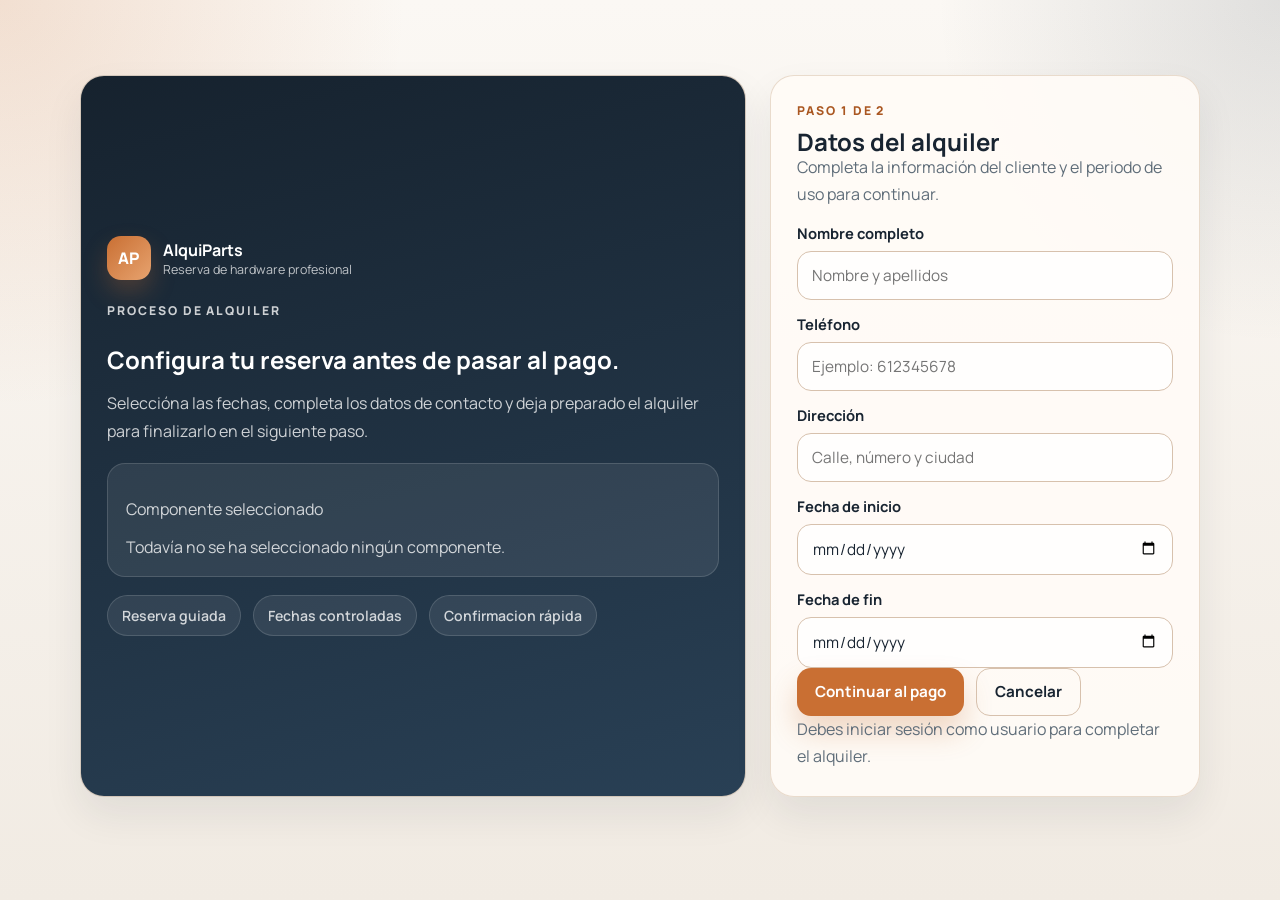
==== commit b5bff569: "Ajustes" ====
--- a/frontend/alquiler.html
+++ b/frontend/alquiler.html
@@ -1,4 +1,4 @@
-<!DOCTYPE html>
+﻿<!DOCTYPE html>
 <html lang="es">
 <head>
     <meta charset="UTF-8">
@@ -22,31 +22,31 @@
             </a>
             <p class="eyebrow">Proceso de alquiler</p>
             <h1>Configura tu reserva antes de pasar al pago.</h1>
-            <p class="login-text">Selecciona las fechas, completa los datos de contacto y deja preparado el alquiler para finalizarlo en el siguiente paso.</p>
+            <p class="login-text">Seleccióna las fechas, completa los datos de contacto y deja preparado el alquiler para finalizarlo en el siguiente paso.</p>
             <div class="demo-box" id="resumenComponente">
                 <p class="panel-label">Componente seleccionado</p>
-                <p class="demo-user">Todavia no se ha seleccionado ningun componente.</p>
+                <p class="demo-user">Todavía no se ha seleccionado ningún componente.</p>
             </div>
             <div class="login-side-note">
                 <span>Reserva guiada</span>
                 <span>Fechas controladas</span>
-                <span>Confirmacion rapida</span>
+                <span>Confirmacion rápida</span>
             </div>
         </aside>
 
         <div class="login-card alquiler-card elevated-card">
             <p class="eyebrow">Paso 1 de 2</p>
             <h2>Datos del alquiler</h2>
-            <p class="login-text">Completa la informacion del cliente y el periodo de uso para continuar.</p>
+            <p class="login-text">Completa la información del cliente y el periodo de uso para continuar.</p>
 
             <label class="field-label" for="nombreCompleto">Nombre completo</label>
             <input type="text" id="nombreCompleto" placeholder="Nombre y apellidos">
 
-            <label class="field-label" for="telefono">Telefono</label>
+            <label class="field-label" for="telefono">Teléfono</label>
             <input type="text" id="telefono" placeholder="Ejemplo: 612345678">
 
-            <label class="field-label" for="direccion">Direccion</label>
-            <input type="text" id="direccion" placeholder="Calle, numero y ciudad">
+            <label class="field-label" for="dirección">Dirección</label>
+            <input type="text" id="dirección" placeholder="Calle, número y ciudad">
 
             <label class="field-label" for="fechaInicio">Fecha de inicio</label>
             <input type="date" id="fechaInicio">
@@ -66,3 +66,6 @@
 <script src="app.js"></script>
 </body>
 </html>
+
+
+
--- a/frontend/Css.css
+++ b/frontend/Css.css
@@ -1,4 +1,4 @@
-:root {
+﻿:root {
     --bg-main: #f4efe8;
     --bg-alt: #f8f4ee;
     --surface: rgba(255, 251, 247, 0.92);
@@ -753,3 +753,116 @@
         display: none;
     }
 }
+
+.login-card-stack {
+    display: grid;
+    gap: 20px;
+    align-self: center;
+}
+
+.auth-panel {
+    width: min(430px, 100%);
+}
+
+.auth-panel-secondary {
+    background: linear-gradient(180deg, rgba(255, 251, 247, 0.98) 0%, rgba(250, 244, 237, 0.94) 100%);
+}
+
+.auth-grid {
+    display: grid;
+    grid-template-columns: repeat(2, minmax(0, 1fr));
+    gap: 14px;
+}
+
+.auth-panel-secondary button {
+    margin-top: 16px;
+}
+
+@media (max-width: 620px) {
+    .auth-grid {
+        grid-template-columns: 1fr;
+    }
+}
+
+.login-layout-enhanced {
+    grid-template-columns: minmax(380px, 1.1fr) minmax(360px, 440px);
+    align-items: stretch;
+}
+
+.login-side-hero {
+    position: relative;
+    overflow: hidden;
+    gap: 22px;
+}
+
+.login-side-hero::after {
+    content: "";
+    position: absolute;
+    right: -70px;
+    bottom: -90px;
+    width: 260px;
+    height: 260px;
+    border-radius: 50%;
+    background: radial-gradient(circle, rgba(201, 111, 51, 0.28) 0%, rgba(201, 111, 51, 0) 70%);
+}
+
+.login-card-stack {
+    gap: 18px;
+}
+
+.auth-panel-primary {
+    background: linear-gradient(180deg, rgba(255, 251, 247, 0.98) 0%, rgba(252, 246, 239, 0.96) 100%);
+}
+
+.login-spotlight-grid {
+    display: grid;
+    gap: 14px;
+}
+
+.login-spotlight-card {
+    position: relative;
+    z-index: 1;
+    padding: 20px;
+    border-radius: 22px;
+    background: rgba(255, 255, 255, 0.08);
+    border: 1px solid rgba(255, 255, 255, 0.14);
+    box-shadow: 0 14px 30px rgba(6, 12, 18, 0.18);
+}
+
+.login-spotlight-card-strong {
+    background: linear-gradient(160deg, rgba(255, 255, 255, 0.16) 0%, rgba(255, 255, 255, 0.06) 100%);
+}
+
+.login-spotlight-card strong {
+    display: block;
+    margin-bottom: 8px;
+    font-size: 1.08rem;
+    color: #fff;
+}
+
+.login-spotlight-card p {
+    margin: 0;
+    color: rgba(255, 255, 255, 0.74);
+    line-height: 1.6;
+}
+
+.login-spotlight-label {
+    display: inline-flex;
+    margin-bottom: 10px;
+    font-size: 0.76rem;
+    font-weight: 800;
+    letter-spacing: 0.14em;
+    text-transform: uppercase;
+    color: rgba(255, 255, 255, 0.72);
+}
+
+.login-side-note-wide {
+    position: relative;
+    z-index: 1;
+}
+
+@media (max-width: 1080px) {
+    .login-layout-enhanced {
+        grid-template-columns: 1fr;
+    }
+}
